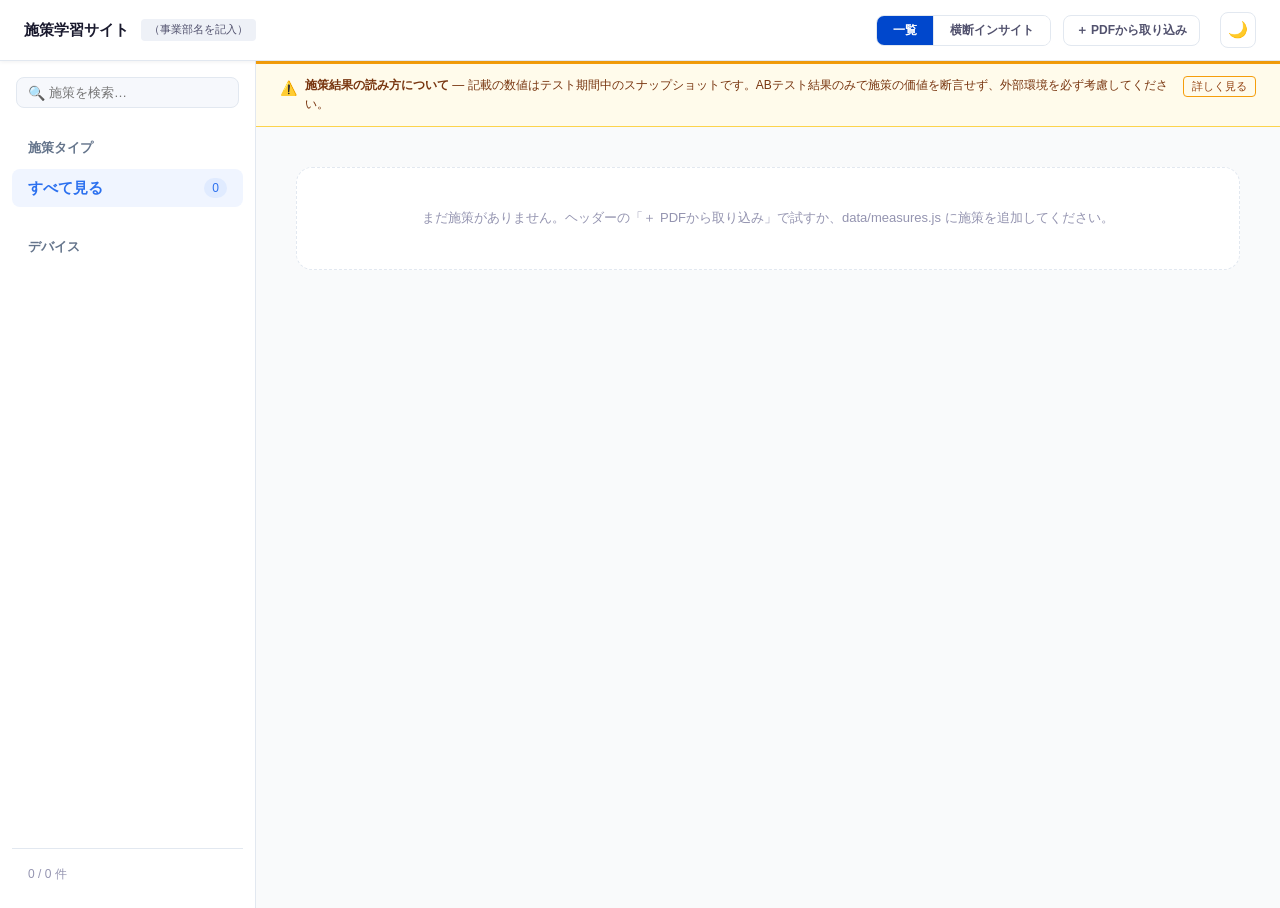
==== index.html @ abaf9e39 "施策学習サイト テンプレート（空・事業部横展開用）の初期化 - エンジン一式（index.html/assets/vendor/tools）をCTA版から流用 - data/site.js で事業部ご" ====
<!DOCTYPE html>
<html lang="ja">
<head>
<meta charset="UTF-8">
<meta name="viewport" content="width=device-width, initial-scale=1.0">
<title>施策学習サイト</title>
<link rel="stylesheet" href="assets/css/style.css">
<script>
/* 保存済みテーマを描画前に適用（チラつき防止）。未選択ならOSの設定に追従。 */
(function(){try{var t=localStorage.getItem('cta-theme');if(t==='dark'||t==='light')document.documentElement.setAttribute('data-theme',t);}catch(e){}})();
</script>
</head>
<body>

<!-- ===== HTML ===== -->
<header class="site-header">
  <span class="site-title" id="site-title">施策学習サイト</span>
  <span class="site-badge" id="site-badge">事業部名</span>
  <div class="view-toggle">
    <button class="view-btn active" id="btn-list" onclick="switchView('list')">一覧</button>
    <button class="view-btn" id="btn-insights" onclick="switchView('insights')">横断インサイト</button>
  </div>
  <button class="import-link" type="button" onclick="openImport()" title="検証用シートPDFをドロップして即カード化（このブラウザに一時保存）">＋ PDFから取り込み</button>
  <button class="theme-toggle" id="theme-toggle" type="button" onclick="toggleTheme()" title="ダークモードに切替" aria-label="ダークモードに切替">🌙</button>
</header>

<div class="layout">
<aside class="sidebar" id="sidebar">
  <div class="sidebar-search">
    <span class="search-icon">🔍</span>
    <input class="search-input" type="text" id="search-input" placeholder="施策を検索…" oninput="applyFilters()">
  </div>
  <div class="sidebar-group">
    <div class="sidebar-title">施策タイプ</div>
    <nav id="sidebar-types"></nav>
  </div>
  <div class="sidebar-group">
    <div class="sidebar-title">デバイス</div>
    <div class="sidebar-devices" id="device-chips"></div>
  </div>
  <div class="sidebar-footer" id="filter-count"></div>
</aside>
<div class="content">

<!-- ⚠️ この注意書きは汎用文です。事業部の事情（季節性・ターゲット層・市場要因など）に
     合わせて下の <li> を書き換えてください。 -->
<div class="disclaimer-banner" id="disclaimer-banner">
  <div class="disclaimer-summary" onclick="toggleDisclaimer()">
    <span class="disclaimer-icon">⚠️</span>
    <span class="disclaimer-short">
      <strong>施策結果の読み方について</strong> ― 記載の数値はテスト期間中のスナップショットです。ABテスト結果のみで施策の価値を断言せず、外部環境を必ず考慮してください。
    </span>
    <button class="disclaimer-toggle-btn" id="disclaimer-btn">詳しく見る</button>
  </div>
  <div class="disclaimer-detail" id="disclaimer-detail">
    <ul>
      <li><strong>① 季節性・YoY（前年同期比）</strong> — 時期により母数や流入の質が変動する。前年同期と環境が変わっていると、純粋な施策効果との分離が難しくなる。</li>
      <li><strong>② ユーザー層の変化</strong> — 対象ユーザーの属性・ニーズ・情報感度が変われば、同一施策でも結果が変わりうる。</li>
      <li><strong>③ 市場・社会動向</strong> — 景況感・季節要因・キャンペーン等の外部要因が、ユーザーの行動動機に影響する。テスト期間中に大きな変動があった場合は特に注意。</li>
      <li><strong>④ 競合・外部要因</strong> — 競合の大型施策・検索アルゴリズムの更新・流入量の変動が、流入ユーザーの質を変える可能性がある。</li>
    </ul>
    <p style="margin-top:8px;font-style:italic;">「勝ち/負け」はあくまでテスト条件下での判定。上記を踏まえたうえで、次施策の設計に活かすことが重要です。</p>
  </div>
</div>

<main class="main">
  <!-- List view -->
  <div id="view-list">
    <div class="result-section" id="section-win">
      <div class="section-head">
        <div class="section-marker win"></div>
        <span class="section-title">✅ 勝ち</span>
        <span class="section-count" id="count-win"></span>
      </div>
      <div class="cards-masonry" id="cards-win"></div>
    </div>
    <div class="result-section" id="section-draw">
      <div class="section-head">
        <div class="section-marker draw"></div>
        <span class="section-title">➖ 引き分け</span>
        <span class="section-count" id="count-draw"></span>
      </div>
      <div class="cards-masonry" id="cards-draw"></div>
    </div>
    <div class="result-section" id="section-loss">
      <div class="section-head">
        <div class="section-marker loss"></div>
        <span class="section-title">❌ 負け</span>
        <span class="section-count" id="count-loss"></span>
      </div>
      <div class="cards-masonry" id="cards-loss"></div>
    </div>
    <div id="no-results" style="display:none">
      <div class="empty-card">まだ施策がありません。ヘッダーの「＋ PDFから取り込み」で試すか、data/measures.js に施策を追加してください。</div>
    </div>
  </div>

  <!-- Insights view -->
  <div id="view-insights">
    <div class="ins-panel" style="margin-bottom:var(--sp-24)">
      <div class="ins-panel-title"><span class="ins-panel-icon">📊</span> 全体勝率</div>
      <div class="score-bar-wrap">
        <div class="score-bar" id="score-bar"></div>
        <div class="score-legend">
          <div class="score-legend-item"><div class="legend-dot" style="background:var(--win-border)"></div>勝ち</div>
          <div class="score-legend-item"><div class="legend-dot" style="background:var(--draw-border)"></div>引き分け</div>
          <div class="score-legend-item"><div class="legend-dot" style="background:var(--loss-border)"></div>負け</div>
        </div>
      </div>
      <p style="font-size:13px;color:var(--text-medium);margin-top:var(--sp-8)">判定方法: チームの採用判断基準 — 本番採用 = 勝ち、デバイス別採用・継続中 = 引き分け、未採用 = 負け（事業部で運用を決めてください）</p>
    </div>
    <div class="ins-grid">
      <div class="ins-panel">
        <div class="ins-panel-title"><span class="ins-panel-icon">💡</span> 横断パターン</div>
        <div id="pattern-list"></div>
      </div>
      <div class="ins-panel">
        <div class="ins-panel-title"><span class="ins-panel-icon">🧪</span> 仮説の外れパターン</div>
        <div id="hypo-miss-list"></div>
      </div>
    </div>

    <h2 style="font-size:15px;font-weight:700;margin-bottom:var(--sp-16);color:var(--text-high)">施策別サマリ</h2>
    <div class="ins-grid" id="all-cards-insights"></div>
  </div>
</main>

</div><!-- /.content -->
</div><!-- /.layout -->

<!-- ===== PDF取り込みオーバーレイ（サイト上で即カード化・localStorage保存） ===== -->
<div class="import-overlay" id="import-overlay" onclick="closeImportOnOverlay(event)">
  <div class="import-modal">
    <div class="import-modal-head">
      <strong>PDFから施策カードを取り込み</strong>
      <button class="modal-close" type="button" onclick="closeImport()">×</button>
    </div>
    <p class="import-note">
      検証用シートPDFをドロップすると、このブラウザに<strong>即カード化</strong>されます。
      ⚠️ これは <strong>measures.js に未保存＝他の人には共有されません</strong>（このブラウザのみ）。
      機械抽出のみの下書きで、判定（勝ち/負け）・事実/AI推論の仕分け・デザイン観点は<strong>要レビュー</strong>です。
    </p>
    <div id="site-drop" class="site-drop">
      <strong>PDFをここにドロップ</strong><br>
      <span>またはクリックして選択（.pdf）</span>
      <input type="file" id="site-file" accept="application/pdf,.pdf" hidden>
    </div>
    <div id="import-status" class="import-status"></div>
    <p class="import-foot">
      measures.js に「正」として保存し事業部の全員に共有したい場合は
      <a href="tools/import.html">取り込みツール（スニペット出力）</a> を使ってください。
    </p>
  </div>
</div>

<!-- ===== Modal ===== -->
<div class="modal-overlay" id="modal-overlay" onclick="closeModalOnOverlay(event)">
  <div class="modal" id="modal">
    <div class="modal-header">
      <div class="modal-hinfo">
        <div class="modal-badges" id="modal-badges"></div>
        <div class="modal-title" id="modal-title"></div>
        <div class="modal-id" id="modal-id"></div>
      </div>
      <button class="modal-close" onclick="closeModal()">×</button>
    </div>
    <div class="modal-body" id="modal-body"></div>
  </div>
</div>

<!-- ===== サイト設定（事業部ごと・最初にここを編集） ===== -->
<script src="data/site.js"></script>
<!-- ===== データ（施策の正: MEASURES / INSIGHTS / SCREENSHOTS） ===== -->
<script src="data/measures.js"></script>
<!-- ===== PDF取り込み用（pdf.jsローカル同梱・CDN不使用）+ 共通抽出ロジック ===== -->
<script>window.PDFJS_WORKER_SRC = "vendor/pdfjs/pdf.worker.min.js";</script>
<script src="vendor/pdfjs/pdf.min.js"></script>
<script src="assets/js/extract.js"></script>
<!-- ===== 表示ロジック（末尾で init() 実行） ===== -->
<script src="assets/js/app.js"></script>

</body>
</html>
---- assets/css/style.css ----
/* ===== CT Design System Tokens ===== */
:root {
  --surface-primary:     #FFFFFF;
  --surface-secondary:   #F6F8FC;
  --surface-tertiary:    #EEF1F7;
  --surface-primary-high:#E8EEFB;
  --surface-accent:      #FFF4EE;
  --surface-success:     #F0FFF4;
  --surface-attention:   #FFF4F4;

  --text-high:    #1A1A2E;
  --text-medium:  #52526E;
  --text-low:     #9494B0;
  --text-white:   #FFFFFF;
  --text-primary: #0047CC;
  --text-accent:  #D45A00;
  --text-caution: #C53030;
  --text-success: #276749;

  --border-low:  #E2E8F0;
  --border-high: #B8C3D8;

  --brand-primary: #0047CC;

  /* --- 従来ハードコードだった色をトークン化（light値は従来と同一・ダークで上書き） --- */
  --surface-page:        #F9FAFB;   /* body背景 */
  --sidebar-title:       #64748B;
  --sidebar-item:        #3D4B5F;
  --sidebar-on-bg:       #F0F5FF;
  --sidebar-on-text:     #2B70EF;
  --sidebar-count-on-bg: #E0EBFF;

  --radius-4:  4px;
  --radius-8:  8px;
  --radius-16: 16px;
  --radius-24: 24px;

  --sp-4:  4px;  --sp-8:  8px;  --sp-12: 12px; --sp-16: 16px;
  --sp-20: 20px; --sp-24: 24px; --sp-32: 32px; --sp-40: 40px;
  --sp-48: 48px; --sp-64: 64px;

  --win-bg:     #F0FFF4; --win-border:  #276749; --win-text:  #276749;
  --draw-bg:    #F8F8FC; --draw-border: #9494B0; --draw-text: #52526E;
  --loss-bg:    #FFF5F5; --loss-border: #C53030; --loss-text: #C53030;
}

* { box-sizing: border-box; margin: 0; padding: 0; }

body {
  font-family: Inter, -apple-system, BlinkMacSystemFont, 'Hiragino Sans', 'Hiragino Kaku Gothic ProN', 'Noto Sans JP', sans-serif;
  background: var(--surface-page);
  color: var(--text-high);
  line-height: 1.6;
  font-size: 15px;
}

/* ===== Header ===== */
.site-header {
  background: var(--surface-primary);
  border-bottom: 1px solid var(--border-low);
  padding: var(--sp-12) var(--sp-24);
  display: flex;
  align-items: center;
  gap: var(--sp-12);
  position: sticky;
  top: 0;
  z-index: 100;
  box-shadow: 0 1px 4px rgba(0,0,0,.06);
}
.site-title { font-size: 15px; font-weight: 700; }
.site-badge {
  font-size: 11px; color: var(--text-medium);
  background: var(--surface-tertiary); padding: 2px 8px;
  border-radius: var(--radius-4);
}
.view-toggle {
  margin-left: auto; display: flex;
  border: 1px solid var(--border-low);
  border-radius: var(--radius-8); overflow: hidden;
}
.view-btn {
  padding: 6px 16px; font-size: 12px; font-weight: 600;
  color: var(--text-medium); background: var(--surface-primary);
  border: none; cursor: pointer; transition: all .15s;
}
.view-btn + .view-btn { border-left: 1px solid var(--border-low); }
.view-btn:hover { background: var(--surface-secondary); }
.view-btn.active { background: var(--brand-primary); color: var(--text-white); }
.import-link {
  font-size: 12px; font-weight: 600; color: var(--text-medium);
  text-decoration: none; padding: 6px 12px; font-family: inherit; cursor: pointer;
  background: var(--surface-primary);
  border: 1px solid var(--border-low); border-radius: var(--radius-8);
  transition: all .15s; white-space: nowrap;
}
.import-link:hover { background: var(--surface-secondary); border-color: var(--border-high); color: var(--text-high); }

/* ===== PDF取り込みオーバーレイ ===== */
.import-overlay {
  display: none; position: fixed; inset: 0; z-index: 200;
  background: rgba(0,0,0,.45); align-items: flex-start; justify-content: center;
  padding: 8vh 16px;
}
.import-overlay.open { display: flex; }
.import-modal {
  background: var(--surface-primary); border-radius: var(--radius-8);
  max-width: 560px; width: 100%; padding: var(--sp-24);
  box-shadow: 0 12px 40px rgba(0,0,0,.25);
}
.import-modal-head { display: flex; align-items: center; justify-content: space-between; margin-bottom: var(--sp-12); }
.import-modal-head strong { font-size: 15px; color: var(--text-high); }
.import-note { font-size: 12.5px; color: var(--text-medium); line-height: 1.7; margin: 0 0 var(--sp-16); }
.site-drop {
  border: 2px dashed var(--border-low); border-radius: var(--radius-8);
  padding: 32px 16px; text-align: center; cursor: pointer; color: var(--text-medium);
  transition: .15s;
}
.site-drop.over { border-color: var(--win-border); background: var(--win-bg); }
.site-drop strong { color: var(--text-high); font-size: 14px; }
.site-drop span { font-size: 12px; }
.import-status { min-height: 20px; font-size: 12.5px; line-height: 1.6; margin-top: var(--sp-12); }
.import-status.ok { color: var(--win-border); }
.import-status.err { color: var(--loss-border); }
.import-foot { font-size: 11.5px; color: var(--text-medium); margin: var(--sp-16) 0 0; }

/* ===== 取り込み(未保存)カードの目印 ===== */
.local-tag {
  font-size: 10px; font-weight: 700; color: #fff; background: #d08700;
  padding: 1px 6px; border-radius: 4px; white-space: nowrap;
}
.card-wrap { position: relative; }
.local-del {
  position: absolute; top: 6px; right: 6px; z-index: 3;
  width: 22px; height: 22px; border-radius: 50%; border: none;
  background: rgba(0,0,0,.55); color: #fff; font-size: 13px; line-height: 1; cursor: pointer;
}
.local-del:hover { background: var(--loss-border); }
.local-banner {
  background: #fff6e5; border: 1px solid #e6b400; border-radius: 8px;
  padding: 10px 12px; margin-bottom: var(--sp-16); font-size: 12.5px; line-height: 1.6; color: #6b4e00;
}
:root[data-theme="dark"] .local-banner { background: #3a2f10; color: #f0d78a; border-color: #7a6410; }
.local-banner .lb-actions { margin-top: 8px; display: flex; gap: 8px; flex-wrap: wrap; }
.local-banner button {
  font-size: 12px; font-weight: 600; padding: 5px 10px; border-radius: 6px; cursor: pointer;
  border: 1px solid var(--border-low); background: var(--surface-primary); color: var(--text-high);
}
.local-banner button.danger { border-color: var(--loss-border); color: var(--loss-border); }

/* ===== Filter bar ===== */
.filter-bar {
  background: var(--surface-primary);
  border-bottom: 1px solid var(--border-low);
  padding: var(--sp-12) var(--sp-24);
  display: flex; flex-wrap: wrap; gap: var(--sp-12); align-items: center;
}
.search-wrap { position: relative; }
.search-icon {
  position: absolute; left: 10px; top: 50%; transform: translateY(-50%);
  color: var(--text-low); pointer-events: none; font-size: 14px;
}
.search-input {
  padding: 7px 12px 7px 32px;
  border: 1px solid var(--border-low); border-radius: var(--radius-8);
  font-size: 13px; color: var(--text-high);
  background: var(--surface-secondary);
  outline: none; width: 240px; transition: border-color .15s;
}
.search-input:focus { border-color: var(--brand-primary); background: var(--surface-primary); }
.filter-group { display: flex; align-items: center; gap: var(--sp-8); flex-wrap: wrap; }
.filter-label { font-size: 11px; color: var(--text-low); white-space: nowrap; }
.chip {
  padding: 4px 12px; border: 1px solid var(--border-low);
  border-radius: var(--radius-24); font-size: 12px; color: var(--text-medium);
  background: var(--surface-primary); cursor: pointer;
  transition: all .15s; user-select: none;
}
.chip:hover { border-color: var(--brand-primary); color: var(--brand-primary); }
.chip.on {
  background: var(--surface-primary-high);
  border-color: var(--brand-primary); color: var(--brand-primary); font-weight: 600;
}
.filter-count {
  font-size: 11px; color: var(--text-low); margin-left: auto;
}

/* ===== Main ===== */
/* ===== Layout（サイドバー＋コンテンツ / melta UI準拠） ===== */
.layout { display: flex; align-items: flex-start; }
.content { flex: 1; min-width: 0; }
.sidebar {
  width: 256px; flex-shrink: 0;
  position: sticky; top: 53px;
  height: calc(100vh - 53px); overflow-y: auto;
  padding: var(--sp-16) var(--sp-12) var(--sp-24);
  background: var(--surface-primary);
  border-right: 1px solid var(--border-low);
  display: flex; flex-direction: column; gap: var(--sp-24);
}
.sidebar-search { position: relative; padding: 0 var(--sp-4); }
.sidebar-search .search-icon { left: 16px; }
.sidebar-search .search-input { width: 100%; }
.sidebar-group { display: flex; flex-direction: column; gap: 2px; }
.sidebar-title {
  font-size: 13px; font-weight: 600; color: var(--sidebar-title);
  padding: 6px var(--sp-16); margin-bottom: 2px;
}
.sidebar-item {
  display: flex; align-items: center; justify-content: space-between; gap: var(--sp-8);
  width: 100%; text-align: left;
  padding: 8px var(--sp-16); border: none; border-radius: var(--radius-8);
  background: transparent; cursor: pointer;
  font-size: 15px; font-weight: 500; color: var(--sidebar-item); line-height: 1.5;
  transition: background .12s;
}
.sidebar-item:hover { background: var(--surface-secondary); }
.sidebar-item.on {
  background: var(--sidebar-on-bg); color: var(--sidebar-on-text); font-weight: 600;
}
.sidebar-count {
  font-size: 12px; color: var(--text-low); font-weight: 400;
  background: var(--surface-tertiary); padding: 1px 8px; border-radius: var(--radius-24);
  flex-shrink: 0;
}
.sidebar-item.on .sidebar-count { color: var(--sidebar-on-text); background: var(--sidebar-count-on-bg); }
.sidebar-devices { display: flex; gap: var(--sp-8); padding: 4px var(--sp-16); }
.sidebar-footer {
  margin-top: auto;
  padding: var(--sp-16) var(--sp-16) 0;
  border-top: 1px solid var(--border-low);
  font-size: 12px; color: var(--text-low);
}

.main { max-width: 1200px; margin: 0 auto; padding: var(--sp-40) var(--sp-40) var(--sp-64); }

/* ===== Result section ===== */
.result-section { margin-bottom: var(--sp-64); }
.result-section.hidden { display: none; }
.section-head {
  display: flex; align-items: center; gap: var(--sp-12);
  margin-bottom: var(--sp-16);
}
.section-marker {
  width: 4px; height: 24px; border-radius: 2px;
}
.section-marker.win  { background: var(--win-border); }
.section-marker.draw { background: var(--draw-border); }
.section-marker.loss { background: var(--loss-border); }
.section-title { font-size: 20px; font-weight: 700; }
.section-count {
  font-size: 11px; color: var(--text-low);
  background: var(--surface-tertiary); padding: 2px 8px; border-radius: var(--radius-4);
}

/* ===== Masonry ===== */
.cards-masonry {
  columns: 3 280px; column-gap: var(--sp-20);
}
.card-wrap { break-inside: avoid; margin-bottom: var(--sp-20); }

/* ===== Card（Pinterest風・画像ファースト） ===== */
.card {
  background: var(--surface-primary);
  border: 1px solid var(--border-low); border-radius: var(--radius-16);
  padding: 0; cursor: pointer; overflow: hidden;
  transition: box-shadow .15s, transform .15s;
}
.card:hover {
  box-shadow: 0 4px 20px rgba(0,71,204,.1);
  transform: translateY(-2px);
}
.card-thumb {
  position: relative;
  background: var(--surface-secondary);
  border-bottom: 1px solid var(--border-low);
}
.card-thumb img {
  display: block; width: 100%; height: auto;
}
.thumb-label {
  position: absolute; top: 8px; left: 8px;
  font-size: 10px; font-weight: 700;
  background: rgba(255,255,255,.92); color: var(--text-medium);
  padding: 3px 8px; border-radius: var(--radius-4);
  border: 1px solid var(--border-low);
}
.card-body { padding: var(--sp-20) var(--sp-20) var(--sp-24); }
.card-period {
  font-size: 12px; color: var(--text-low);
  margin-bottom: var(--sp-12);
}
.card-top {
  display: flex; align-items: center; gap: var(--sp-8);
  flex-wrap: wrap; margin-bottom: var(--sp-12);
}
.result-badge {
  display: inline-flex; align-items: center; gap: 4px;
  padding: 3px 10px; border-radius: var(--radius-24);
  font-size: 11px; font-weight: 700;
}
.result-badge.win  { background: var(--win-bg);  color: var(--win-text);  border: 1px solid var(--win-border);  }
.result-badge.draw { background: var(--draw-bg); color: var(--draw-text); border: 1px solid var(--draw-border); }
.result-badge.loss { background: var(--loss-bg); color: var(--loss-text); border: 1px solid var(--loss-border); }
.type-tag {
  font-size: 11px; color: var(--text-medium);
  background: var(--surface-tertiary); padding: 3px 8px; border-radius: var(--radius-4);
}
.card-id { margin-left: auto; font-size: 10px; color: var(--text-low); font-family: monospace; }
.card-title { font-size: 15px; font-weight: 700; color: var(--text-high); margin-bottom: var(--sp-12); line-height: 1.5; }
.factor-block {
  border-left: 3px solid var(--brand-primary);
  padding-left: var(--sp-12); margin-bottom: var(--sp-16);
}
.factor-label { font-size: 10px; font-weight: 700; color: var(--text-primary); text-transform: uppercase; letter-spacing: .5px; margin-bottom: 4px; }
.factor-text { font-size: 12px; color: var(--text-medium); line-height: 1.5; }
.card-meta {
  display: flex; gap: var(--sp-16); flex-wrap: wrap;
  padding-top: var(--sp-12); border-top: 1px solid var(--border-low);
}
.meta-item { display: flex; flex-direction: column; gap: 2px; }
.meta-lbl { font-size: 11px; color: var(--text-low); }
.meta-val { font-size: 14px; font-weight: 700; color: var(--text-medium); }
.meta-val.up   { color: var(--win-text); }
.meta-val.down { color: var(--loss-text); }

/* ===== Empty state ===== */
.empty-card {
  background: var(--surface-primary); border: 1px dashed var(--border-low);
  border-radius: var(--radius-16); padding: var(--sp-40);
  text-align: center; color: var(--text-low); font-size: 13px;
}

/* ===== Modal ===== */
.modal-overlay {
  position: fixed; inset: 0; background: rgba(0,0,0,.45);
  z-index: 200; display: flex; align-items: center; justify-content: center;
  padding: var(--sp-24); opacity: 0; pointer-events: none; transition: opacity .2s;
}
.modal-overlay.open { opacity: 1; pointer-events: all; }
.modal {
  background: var(--surface-primary); border-radius: var(--radius-24);
  max-width: 700px; width: 100%; max-height: 90vh; overflow-y: auto;
  transform: translateY(24px); transition: transform .2s;
}
.modal-overlay.open .modal { transform: translateY(0); }
.modal-header {
  padding: var(--sp-24); border-bottom: 1px solid var(--border-low);
  display: flex; align-items: flex-start; gap: var(--sp-16);
  position: sticky; top: 0; background: var(--surface-primary);
  border-radius: var(--radius-24) var(--radius-24) 0 0; z-index: 1;
}
.modal-hinfo { flex: 1; }
.modal-badges { display: flex; gap: var(--sp-8); margin-bottom: var(--sp-8); flex-wrap: wrap; align-items: center; }
.modal-title { font-size: 18px; font-weight: 700; }
.modal-id { font-size: 12px; color: var(--text-low); font-family: monospace; margin-top: 4px; }
.modal-close {
  width: 32px; height: 32px; border-radius: 50%;
  border: 1px solid var(--border-low); background: var(--surface-primary);
  cursor: pointer; display: flex; align-items: center; justify-content: center;
  font-size: 20px; color: var(--text-medium); flex-shrink: 0;
  transition: background .15s; line-height: 1;
}
.modal-close:hover { background: var(--surface-secondary); }
.modal-body { padding: var(--sp-24); }
.modal-sec { margin-bottom: var(--sp-28); }
.modal-sec-title {
  font-size: 12px; font-weight: 700; color: var(--text-primary);
  text-transform: uppercase; letter-spacing: .5px;
  margin-bottom: var(--sp-12);
  display: flex; align-items: center; gap: var(--sp-8);
}
.modal-sec-title::before {
  content: ''; display: block; width: 3px; height: 12px;
  background: var(--brand-primary); border-radius: 2px;
}

/* Fact / Hypothesis blocks */
.fact-blk {
  background: var(--surface-secondary); border: 1px solid var(--border-low);
  border-radius: var(--radius-8); padding: var(--sp-12) var(--sp-16);
  margin-bottom: var(--sp-8);
}
.hypo-blk {
  background: var(--surface-accent); border: 1px dashed var(--text-accent);
  border-radius: var(--radius-8); padding: var(--sp-12) var(--sp-16);
  margin-bottom: var(--sp-8); position: relative;
}
.blk-label {
  font-size: 10px; font-weight: 700; text-transform: uppercase;
  letter-spacing: .5px; margin-bottom: 6px;
}
.fact-blk .blk-label { color: var(--text-primary); }
.hypo-blk .blk-label { color: var(--text-accent); }
.blk-content { font-size: 13px; color: var(--text-medium); line-height: 1.6; }
.blk-list {
  margin: 0; padding-left: 1.3em;
  font-size: 13px; color: var(--text-medium); line-height: 1.6;
}
.blk-list li { margin-bottom: 6px; }
.blk-list li:last-child { margin-bottom: 0; }

/* Metrics row */
.metrics-row { display: flex; gap: var(--sp-12); flex-wrap: wrap; }
.metric-pill {
  background: var(--surface-secondary); border: 1px solid var(--border-low);
  border-radius: var(--radius-8); padding: var(--sp-12) var(--sp-16); flex: 1; min-width: 100px;
}
.metric-lbl { font-size: 10px; color: var(--text-low); margin-bottom: 4px; }
.metric-val { font-size: 18px; font-weight: 700; color: var(--text-high); }
.metric-sub { font-size: 11px; color: var(--text-medium); margin-top: 2px; }

/* Insight list */
.insight-items { display: flex; flex-direction: column; gap: var(--sp-8); }
.insight-row { display: flex; gap: var(--sp-12); align-items: flex-start; }
.ins-dot {
  width: 20px; height: 20px; border-radius: 50%; flex-shrink: 0;
  display: flex; align-items: center; justify-content: center;
  font-size: 10px; font-weight: 700; margin-top: 2px;
}
.ins-dot.pos { background: var(--win-bg); color: var(--win-text); }
.ins-dot.neg { background: var(--loss-bg); color: var(--loss-text); }
.ins-dot.neu { background: var(--surface-tertiary); color: var(--text-medium); }
.ins-text { font-size: 13px; color: var(--text-medium); line-height: 1.5; }

/* Tags row */
.next-actions { display: flex; flex-direction: column; gap: var(--sp-8); }
.action-item {
  display: flex; gap: var(--sp-8); align-items: flex-start;
  padding: var(--sp-8) var(--sp-12); background: var(--surface-primary-high);
  border-radius: var(--radius-8); font-size: 13px; color: var(--text-medium);
}
.action-arrow { color: var(--brand-primary); font-weight: 700; flex-shrink: 0; }

/* ===== Insights view ===== */
#view-insights { display: none; }
#view-insights.active { display: block; }
#view-list.hidden { display: none; }

.ins-grid {
  display: grid;
  grid-template-columns: repeat(auto-fill, minmax(320px, 1fr));
  gap: var(--sp-24);
  margin-bottom: var(--sp-32);
}
.ins-panel {
  background: var(--surface-primary); border: 1px solid var(--border-low);
  border-radius: var(--radius-16); padding: var(--sp-24);
}
.ins-panel-title {
  font-size: 14px; font-weight: 700; margin-bottom: var(--sp-16);
  display: flex; align-items: center; gap: var(--sp-8);
}
.ins-panel-icon { font-size: 18px; }
.pattern-row {
  padding: var(--sp-12) 0; border-bottom: 1px solid var(--border-low);
  display: flex; gap: var(--sp-12); align-items: flex-start;
}
.pattern-row:last-child { border-bottom: none; padding-bottom: 0; }
.pattern-ico { font-size: 16px; flex-shrink: 0; margin-top: 2px; }
.pattern-body {}
.pattern-txt { font-size: 13px; color: var(--text-medium); line-height: 1.5; }
.pattern-src { font-size: 11px; color: var(--text-low); margin-top: 3px; }

.score-bar-wrap { margin: var(--sp-16) 0; }
.score-bar {
  display: flex; border-radius: var(--radius-8); overflow: hidden;
  height: 28px; background: var(--surface-tertiary);
}
.score-seg {
  display: flex; align-items: center; justify-content: center;
  font-size: 11px; font-weight: 700; color: white; transition: width .4s;
}
.score-seg.win  { background: var(--win-border); }
.score-seg.draw { background: var(--draw-border); }
.score-seg.loss { background: var(--loss-border); }
.score-legend {
  display: flex; gap: var(--sp-16); margin-top: var(--sp-8);
}
.score-legend-item { display: flex; align-items: center; gap: 6px; font-size: 12px; color: var(--text-medium); }
.legend-dot { width: 10px; height: 10px; border-radius: 50%; }

/* ===== Design Insights ===== */
:root {
  --design-bg:     #F5F0FF;
  --design-border: #9B72E8;
  --design-text:   #6B3AC9;
  --di-good-bg:    #F0FFF4; --di-good-text: #276749; --di-good-border: #9AE6B4;
  --di-caution-bg: #FFFBEB; --di-caution-text: #B45309; --di-caution-border: #FCD34D;
  --di-bad-bg:     #FFF5F5; --di-bad-text: #C53030; --di-bad-border: #FCA5A5;
}
.di-section {
  background: var(--design-bg); border: 1px solid var(--design-border);
  border-radius: var(--radius-8); padding: var(--sp-12);
  margin-bottom: var(--sp-12);
}
.di-header {
  font-size: 10px; font-weight: 700; color: var(--design-text);
  text-transform: uppercase; letter-spacing: .5px;
  margin-bottom: var(--sp-8); display: flex; align-items: center; gap: 4px;
}
.di-row {
  display: flex; gap: var(--sp-8); align-items: flex-start;
  padding: 6px var(--sp-8);
  border-radius: var(--radius-4); margin-bottom: 4px;
}
.di-row:last-child { margin-bottom: 0; }
.di-row.good    { background: var(--di-good-bg); border: 1px solid var(--di-good-border); }
.di-row.caution { background: var(--di-caution-bg); border: 1px solid var(--di-caution-border); }
.di-row.bad     { background: var(--di-bad-bg); border: 1px solid var(--di-bad-border); }
.di-icon { font-size: 12px; flex-shrink: 0; line-height: 1.6; }
.di-text { font-size: 12px; line-height: 1.5; }
.di-row.good    .di-text { color: var(--di-good-text); }
.di-row.caution .di-text { color: var(--di-caution-text); }
.di-row.bad     .di-text { color: var(--di-bad-text); }

/* modal design section */
.di-modal-row {
  display: flex; gap: var(--sp-12); align-items: flex-start;
  padding: var(--sp-12) var(--sp-16); border-radius: var(--radius-8);
  margin-bottom: var(--sp-8);
}
.di-modal-row.good    { background: var(--di-good-bg); border: 1px solid var(--di-good-border); }
.di-modal-row.caution { background: var(--di-caution-bg); border: 1px solid var(--di-caution-border); }
.di-modal-row.bad     { background: var(--di-bad-bg); border: 1px solid var(--di-bad-border); }
.di-modal-icon { font-size: 16px; flex-shrink: 0; margin-top: 2px; }
.di-modal-text { font-size: 13px; line-height: 1.6; }
.di-modal-row.good    .di-modal-text { color: var(--di-good-text); }
.di-modal-row.caution .di-modal-text { color: var(--di-caution-text); }
.di-modal-row.bad     .di-modal-text { color: var(--di-bad-text); }

/* ── Disclaimer banner ── */
.disclaimer-banner {
  background: #FFFBEB;
  border-top: 3px solid #F59E0B;
  border-bottom: 1px solid #FCD34D;
  padding: var(--sp-12) var(--sp-24);
  font-size: 12px;
  line-height: 1.6;
  color: #78350F;
}
@media (prefers-color-scheme: dark) {
  .disclaimer-banner { background: #1C1500; border-top-color: #D97706; border-bottom-color: #92400E; color: #FDE68A; }
}
:root[data-theme="light"] .disclaimer-banner { background: #FFFBEB; border-top-color: #F59E0B; border-bottom-color: #FCD34D; color: #78350F; }
:root[data-theme="dark"]  .disclaimer-banner { background: #1C1500; border-top-color: #D97706; border-bottom-color: #92400E; color: #FDE68A; }

.disclaimer-summary {
  display: flex;
  align-items: flex-start;
  gap: 8px;
  cursor: pointer;
  user-select: none;
}
.disclaimer-icon { font-size: 14px; flex-shrink: 0; margin-top: 1px; }
.disclaimer-short { flex: 1; }
.disclaimer-toggle-btn {
  flex-shrink: 0;
  font-size: 11px;
  padding: 2px 8px;
  border-radius: 4px;
  border: 1px solid #F59E0B;
  background: transparent;
  color: #92400E;
  cursor: pointer;
  white-space: nowrap;
}
@media (prefers-color-scheme: dark) {
  .disclaimer-toggle-btn { border-color: #D97706; color: #FDE68A; }
}
:root[data-theme="light"] .disclaimer-toggle-btn { border-color: #F59E0B; color: #92400E; }
:root[data-theme="dark"]  .disclaimer-toggle-btn { border-color: #D97706; color: #FDE68A; }

.disclaimer-detail {
  display: none;
  margin-top: var(--sp-8);
  padding-top: var(--sp-8);
  border-top: 1px dashed #FCD34D;
}
.disclaimer-detail.open { display: block; }
.disclaimer-detail ul {
  margin: var(--sp-4) 0 0 var(--sp-16);
  padding: 0;
}
.disclaimer-detail li { margin-bottom: 4px; }

@media (max-width: 640px) {
  .main { padding: var(--sp-16); }
  .filter-bar { padding: var(--sp-12) var(--sp-16); }
  .site-header { padding: var(--sp-12) var(--sp-16); }
  .cards-masonry { columns: 1; }
  .disclaimer-banner { padding: var(--sp-12) var(--sp-16); }
  .layout { display: block; }
  .sidebar {
    width: 100%; position: static; height: auto; max-height: none;
    gap: var(--sp-12);
    padding: var(--sp-12) var(--sp-16);
    border-right: none; border-bottom: 1px solid var(--border-low);
  }
  .sidebar-title { display: none; }
  .sidebar-group nav, #sidebar-types { display: flex; gap: var(--sp-4); overflow-x: auto; }
  .sidebar-item { width: auto; white-space: nowrap; }
  .sidebar-footer { display: none; }
}

/* ===================================================================
   ヘッダーのテーマ切替ボタン
   =================================================================== */
.theme-toggle {
  margin-left: var(--sp-8);
  flex-shrink: 0;
  width: 36px; height: 36px;
  display: inline-flex; align-items: center; justify-content: center;
  font-size: 16px; line-height: 1;
  background: var(--surface-primary);
  border: 1px solid var(--border-low);
  border-radius: var(--radius-8);
  cursor: pointer;
  transition: background .15s, border-color .15s;
}
.theme-toggle:hover { background: var(--surface-secondary); border-color: var(--border-high); }

/* ===================================================================
   ダークモード
   - システム設定に追従（@media prefers-color-scheme: dark）
   - ヘッダーの切替ボタンで明示指定した data-theme が優先
     （:root[data-theme] の specificity が @media 内 :root を上回る）
   - 明示 light の時は @media(dark) を :not() で除外してライトを維持
   色は全てトークン経由なので、ここでトークンを上書きするだけで全体が切り替わる。
   =================================================================== */
@media (prefers-color-scheme: dark) {
  :root:not([data-theme="light"]) {
    --surface-page:        #0F1116;
    --surface-primary:     #191C23;
    --surface-secondary:   #14171D;
    --surface-tertiary:    #23272F;
    --surface-primary-high:#1C2740;
    --surface-accent:      #2A1E15;
    --surface-success:     #15241B;
    --surface-attention:   #2A1717;

    --text-high:    #E9EBF1;
    --text-medium:  #AAB0C0;
    --text-low:     #757B8E;
    --text-white:   #FFFFFF;
    --text-primary: #6699F5;
    --text-accent:  #F2A365;
    --text-caution: #F2777A;
    --text-success: #6FD696;

    --border-low:  #2B303B;
    --border-high: #3C4353;

    --brand-primary: #3A6DE0;

    --win-bg:  #15241B; --win-border:  #4CA673; --win-text:  #6FD696;
    --draw-bg: #1E222B; --draw-border: #757B8E; --draw-text: #AAB0C0;
    --loss-bg: #2A1717; --loss-border: #E15555; --loss-text: #F2777A;

    --design-bg:     #241A33; --design-border: #9B72E8; --design-text:   #C7ABF7;
    --di-good-bg:    #15241B; --di-good-text: #6FD696; --di-good-border: #2F6A45;
    --di-caution-bg: #2A2310; --di-caution-text: #F2C14E; --di-caution-border: #7C5E1F;
    --di-bad-bg:     #2A1717; --di-bad-text: #F2777A; --di-bad-border: #7C2F2F;

    --surface-page:        #0F1116;
    --sidebar-title:       #8A90A2;
    --sidebar-item:        #C6CBD8;
    --sidebar-on-bg:       rgba(58,109,224,.20);
    --sidebar-on-text:     #7FA6F5;
    --sidebar-count-on-bg: rgba(58,109,224,.30);
  }
}
:root[data-theme="dark"] {
  --surface-page:        #0F1116;
  --surface-primary:     #191C23;
  --surface-secondary:   #14171D;
  --surface-tertiary:    #23272F;
  --surface-primary-high:#1C2740;
  --surface-accent:      #2A1E15;
  --surface-success:     #15241B;
  --surface-attention:   #2A1717;

  --text-high:    #E9EBF1;
  --text-medium:  #AAB0C0;
  --text-low:     #757B8E;
  --text-white:   #FFFFFF;
  --text-primary: #6699F5;
  --text-accent:  #F2A365;
  --text-caution: #F2777A;
  --text-success: #6FD696;

  --border-low:  #2B303B;
  --border-high: #3C4353;

  --brand-primary: #3A6DE0;

  --win-bg:  #15241B; --win-border:  #4CA673; --win-text:  #6FD696;
  --draw-bg: #1E222B; --draw-border: #757B8E; --draw-text: #AAB0C0;
  --loss-bg: #2A1717; --loss-border: #E15555; --loss-text: #F2777A;

  --design-bg:     #241A33; --design-border: #9B72E8; --design-text:   #C7ABF7;
  --di-good-bg:    #15241B; --di-good-text: #6FD696; --di-good-border: #2F6A45;
  --di-caution-bg: #2A2310; --di-caution-text: #F2C14E; --di-caution-border: #7C5E1F;
  --di-bad-bg:     #2A1717; --di-bad-text: #F2777A; --di-bad-border: #7C2F2F;

  --sidebar-title:       #8A90A2;
  --sidebar-item:        #C6CBD8;
  --sidebar-on-bg:       rgba(58,109,224,.20);
  --sidebar-on-text:     #7FA6F5;
  --sidebar-count-on-bg: rgba(58,109,224,.30);
}
/* ダーク時はカードのホバー影を暗い影に（青グローは背景に沈むため） */
@media (prefers-color-scheme: dark) {
  :root:not([data-theme="light"]) .card:hover { box-shadow: 0 4px 20px rgba(0,0,0,.45); }
}
:root[data-theme="dark"] .card:hover { box-shadow: 0 4px 20px rgba(0,0,0,.45); }
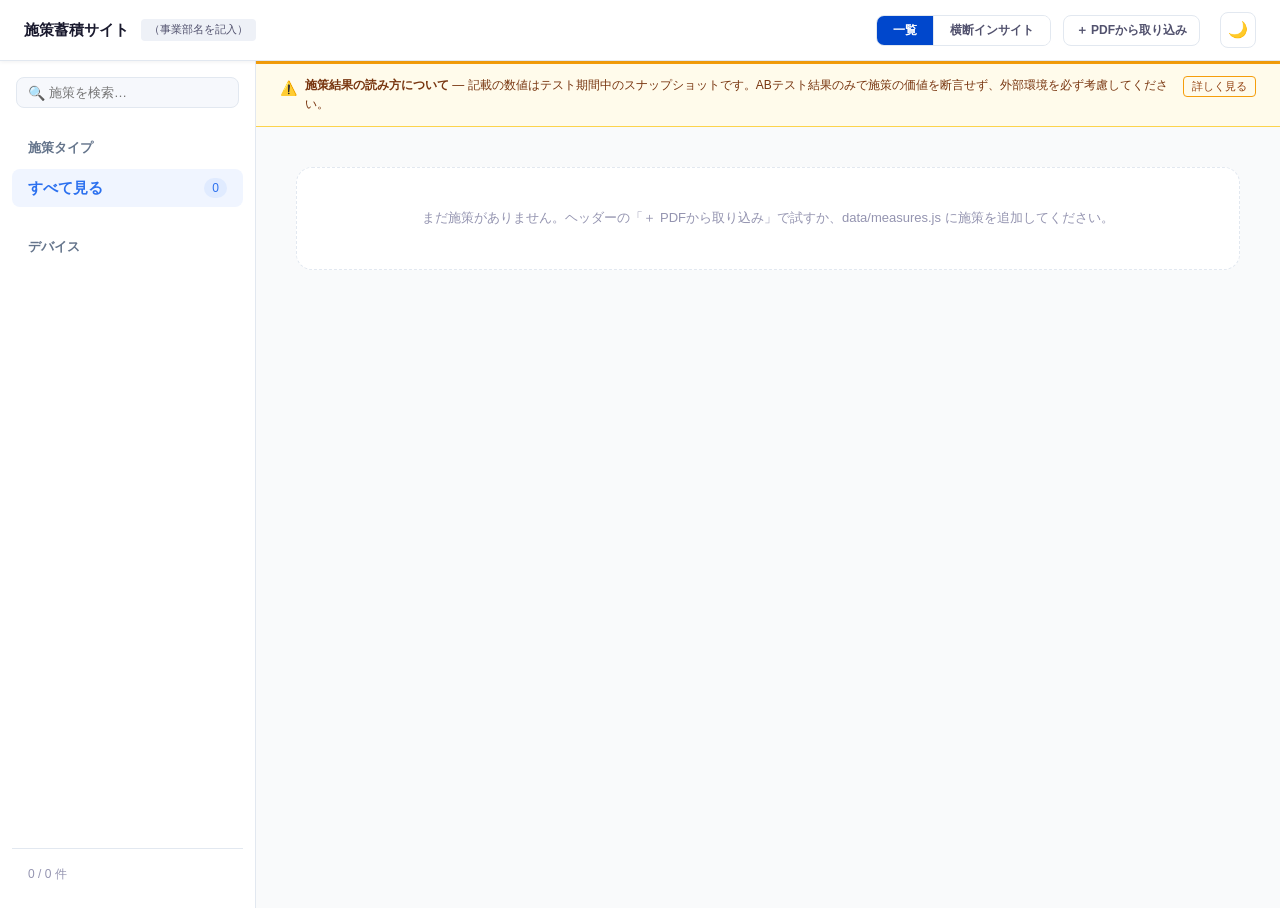
==== commit 413e2ce5: "サイト名を「施策蓄積サイト」に変更 Co-Authored-By: Claude Opus 4.8 <noreply@anthropic.com>" ====
--- a/index.html
+++ b/index.html
@@ -3,7 +3,7 @@
 <head>
 <meta charset="UTF-8">
 <meta name="viewport" content="width=device-width, initial-scale=1.0">
-<title>施策学習サイト</title>
+<title>施策蓄積サイト</title>
 <link rel="stylesheet" href="assets/css/style.css">
 <script>
 /* 保存済みテーマを描画前に適用（チラつき防止）。未選択ならOSの設定に追従。 */
@@ -14,7 +14,7 @@
 
 <!-- ===== HTML ===== -->
 <header class="site-header">
-  <span class="site-title" id="site-title">施策学習サイト</span>
+  <span class="site-title" id="site-title">施策蓄積サイト</span>
   <span class="site-badge" id="site-badge">事業部名</span>
   <div class="view-toggle">
     <button class="view-btn active" id="btn-list" onclick="switchView('list')">一覧</button>
